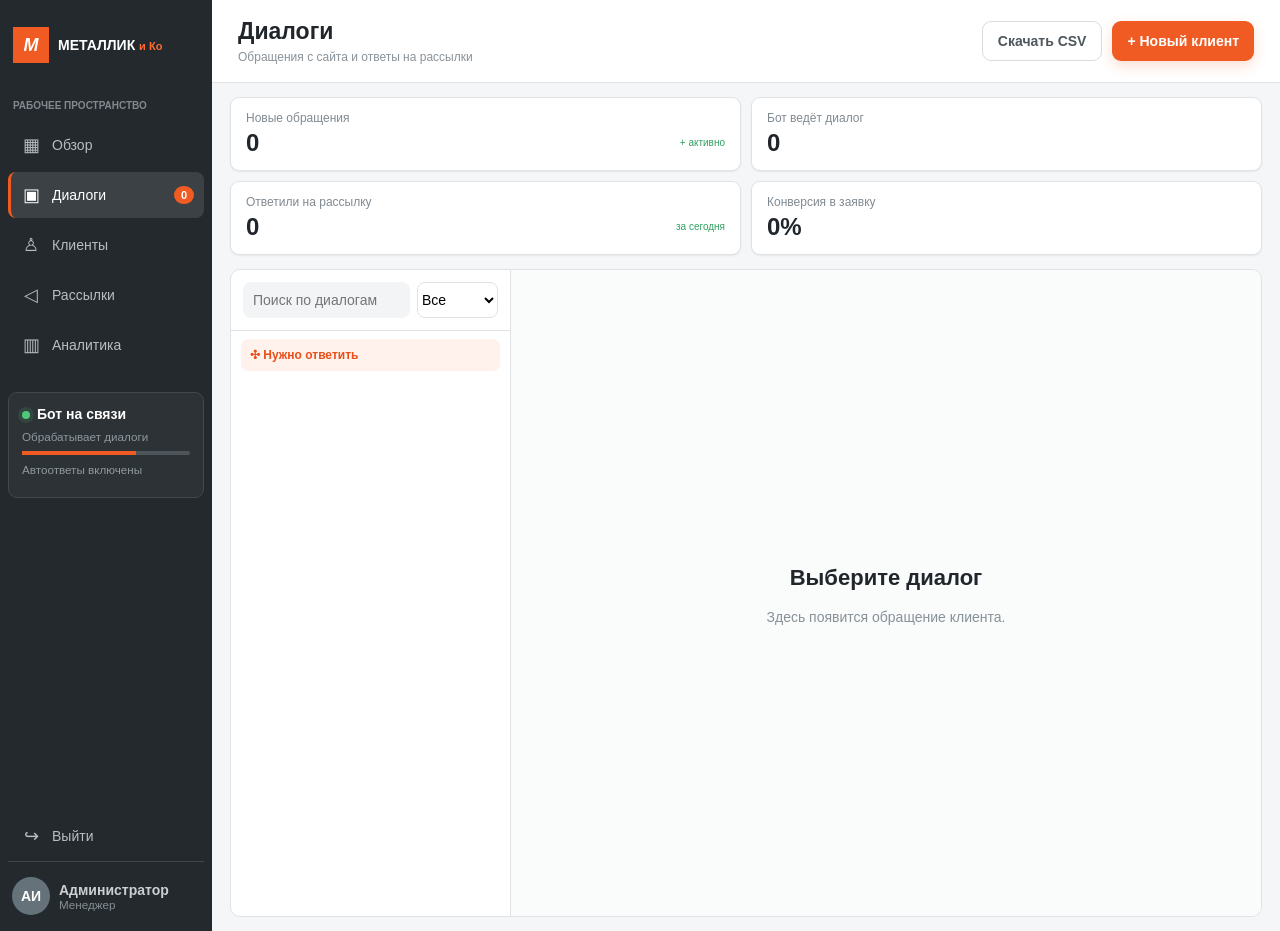
==== deploy/technical/public/admin.html @ 5341ddaa "Add technical bot server, CRM admin panel, and integrations Standalone Node.js server for the public" ====
<!doctype html><html lang="ru"><head><meta charset="utf-8"><meta name="viewport" content="width=device-width,initial-scale=1"><title>Металлик CRM — диалоги</title><style>
:root{--orange:#ef5b22;--dark:#24292d;--muted:#879198;--line:#dfe3e6;--bg:#f5f6f7}*{box-sizing:border-box}body{margin:0;font:14px Arial,sans-serif;color:#20262b;background:var(--bg)}button,input,select,textarea{font:inherit}.app{display:grid;grid-template-columns:212px 1fr;min-height:100vh}.side{display:flex;flex-direction:column;padding:20px 8px 12px;color:#cbd0d3;background:var(--dark)}.brand{display:flex;align-items:center;gap:9px;padding:7px 5px 28px;color:#fff;font-weight:800}.logo{display:grid;place-items:center;width:36px;height:36px;color:#fff;font-size:18px;font-style:italic;background:var(--orange)}.brand b span{color:#ff6a2e;font-size:11px}.cap{padding:9px 5px;color:#818a90;font-size:10px;font-weight:700;text-transform:uppercase}.nav{display:flex;align-items:center;gap:11px;width:100%;margin:2px 0;padding:12px 10px;border:0;border-left:3px solid transparent;border-radius:8px;color:#b7bec2;background:transparent;cursor:pointer;text-align:left}.nav:hover,.nav.active{color:#fff;background:#3b4145}.nav.active{border-left-color:var(--orange)}.ico{width:20px;text-align:center;font-size:18px}.badge{margin-left:auto;padding:3px 7px;border-radius:12px;color:#fff;background:var(--orange);font-size:11px}.botbox{margin:22px 0;padding:13px;border:1px solid #41494e;border-radius:9px;background:#2c3236}.online{font-weight:700;color:#fff}.dot{display:inline-block;width:8px;height:8px;margin-right:7px;border-radius:50%;background:#50c879;box-shadow:0 0 0 4px #50c87922}.botbox small{display:block;margin:8px 0;color:#8f999f}.progress{height:4px;border-radius:4px;background:#4d555a}.progress i{display:block;width:68%;height:100%;background:var(--orange)}.sidefoot{margin-top:auto}.user{display:flex;gap:9px;align-items:center;padding:15px 4px 4px;border-top:1px solid #3e464a}.avatar{display:grid;place-items:center;width:38px;height:38px;flex:none;border-radius:50%;color:#fff;background:#66727a;font-weight:700}.user small{display:block;color:#858f95}.main{min-width:0}.top{display:flex;align-items:center;padding:18px 26px;border-bottom:1px solid var(--line);background:#fff}.top h1{margin:0;font-size:23px}.top p{margin:5px 0 0;color:#899299;font-size:12px}.topactions{display:flex;gap:10px;margin-left:auto}.btn{border:0;border-radius:9px;padding:11px 15px;color:#fff;background:var(--orange);font-weight:700;cursor:pointer;box-shadow:0 5px 14px #ef5b2233}.btn.secondary{color:#4e575d;background:#fff;border:1px solid #d8dde0;box-shadow:none}.content{padding:14px 18px}.stats{display:grid;grid-template-columns:repeat(2,1fr);gap:10px;margin-bottom:14px}.stat{padding:13px 15px;border:1px solid var(--line);border-radius:9px;background:#fff;box-shadow:0 1px 2px #0001}.stat span{display:block;color:#808a91;font-size:12px}.stat strong{display:block;margin-top:4px;font-size:24px}.stat em{float:right;margin-top:-20px;color:#31a061;font-size:10px;font-style:normal}.workspace{display:grid;grid-template-columns:280px 1fr;height:calc(100vh - 252px);min-height:535px;overflow:hidden;border:1px solid var(--line);border-radius:10px;background:#fff}.dialogs{display:flex;flex-direction:column;border-right:1px solid var(--line);min-width:0}.filters{display:flex;gap:7px;padding:12px;border-bottom:1px solid var(--line)}.filters input{width:100%;min-width:0;padding:10px;border:0;border-radius:8px;background:#f2f4f5}.filters select{border:1px solid var(--line);border-radius:8px;background:#fff}.attention{margin:8px 10px 0;padding:9px;border-radius:7px;color:#e94f18;background:#fff1eb;font-size:12px;font-weight:700}.attention span{float:right}.list{overflow:auto}.dialog{display:grid;grid-template-columns:40px 1fr;gap:9px;width:100%;padding:13px 10px;border:0;border-bottom:1px solid #eceeef;border-left:3px solid transparent;background:#fff;text-align:left;cursor:pointer}.dialog:hover,.dialog.active{border-left-color:var(--orange);background:#fff5f1}.dialog .avatar{width:40px;height:40px;background:#3d7e98}.dialog strong{display:block}.dialog small{display:block;margin-top:4px;color:#899298;white-space:nowrap;overflow:hidden;text-overflow:ellipsis}.dialog time{float:right;color:#9aa2a7;font-size:10px}.chat{display:flex;flex-direction:column;min-width:0;background:#fafbfb}.chathead{display:flex;align-items:center;gap:10px;padding:13px;border-bottom:1px solid var(--line);background:#fff}.chathead .avatar{background:var(--orange)}.chathead small{display:block;margin-top:3px;color:#818a90}.status{margin-left:auto;padding:7px 9px;border:1px solid #f5c9b7;border-radius:15px;color:#e9531b;background:#fff6f2}.conversation{flex:1;overflow:auto;padding:14px}.notice{display:flex;justify-content:space-between;gap:15px;margin-bottom:18px;padding:11px;border:1px solid #f3d0c3;border-radius:8px;color:#e9531b;background:#fff6f2;font-size:11px}.day{text-align:center;color:#a0a7ab;font-size:10px}.bubble{max-width:72%;margin:12px 0;padding:11px 13px;border:1px solid #dfe3e5;border-radius:10px;background:#eef1f2;line-height:1.45}.bubble.client{margin-left:auto;border-color:#f6b99e;background:#fff1eb}.bubble time{display:block;margin-top:5px;color:#9aa2a7;text-align:right;font-size:9px}.notearea{padding:8px 12px;color:#e45a25;border-top:1px solid var(--line);background:#fff;font-size:11px}.composer{display:flex;gap:8px;padding:0 12px 12px;background:#fff}.composer input{flex:1;padding:11px;border:1px solid #d8dde0;border-radius:10px}.send{width:38px;border:0;border-radius:50%;color:#fff;background:var(--orange);font-size:17px}.panel{display:none}.panel.active{display:block}.tablebox{overflow:auto;border:1px solid var(--line);border-radius:9px;background:#fff}table{width:100%;border-collapse:collapse;min-width:800px}th{padding:12px;text-align:left;color:#fff;background:#353b3f;font-size:12px}td{padding:12px;border-bottom:1px solid #e7eaec}td input,td select{padding:8px;border:1px solid #d8dde0;border-radius:6px}.placeholder{padding:70px 25px;text-align:center;border:1px solid var(--line);border-radius:10px;background:#fff}.placeholder h2{font-size:22px}.placeholder p{color:var(--muted)}.modal{position:fixed;inset:0;display:none;place-items:center;padding:20px;background:#18202588;z-index:5}.modal.open{display:grid}.card{width:min(440px,100%);padding:22px;border-radius:12px;background:#fff}.card h2{margin-top:0}.card label{display:block;margin:10px 0 5px;font-weight:700}.card input,.card textarea{width:100%;padding:10px;border:1px solid #d8dde0;border-radius:7px}.actions{display:flex;justify-content:flex-end;gap:8px;margin-top:15px}@media(max-width:800px){.app{grid-template-columns:68px 1fr}.brand b,.cap,.nav span:not(.ico),.nav .badge,.botbox,.user div{display:none}.workspace{grid-template-columns:230px 1fr}}@media(max-width:580px){.workspace{grid-template-columns:1fr}.chat{display:none}.content{padding:8px}.top{padding:12px}.topactions .secondary{display:none}}
</style></head><body><div class="app"><aside class="side"><div class="brand"><div class="logo">М</div><b>МЕТАЛЛИК <span>и Ко</span></b></div><div class="cap">Рабочее пространство</div><button class="nav" data-page="overview"><span class="ico">▦</span><span>Обзор</span></button><button class="nav active" data-page="dialogs"><span class="ico">▣</span><span>Диалоги</span><b class="badge" id="navcount">0</b></button><button class="nav" data-page="clients"><span class="ico">♙</span><span>Клиенты</span></button><button class="nav" data-page="mailings"><span class="ico">◁</span><span>Рассылки</span></button><button class="nav" data-page="analytics"><span class="ico">▥</span><span>Аналитика</span></button><div class="botbox"><div class="online"><i class="dot"></i>Бот на связи</div><small id="bottext">Обрабатывает диалоги</small><div class="progress"><i></i></div><small>Автоответы включены</small></div><div class="sidefoot"><a class="nav" href="/admin/logout" style="text-decoration:none"><span class="ico">↪</span><span>Выйти</span></a><div class="user"><div class="avatar">АИ</div><div><b>Администратор</b><small>Менеджер</small></div></div></div></aside><main class="main"><header class="top"><div><h1 id="title">Диалоги</h1><p id="subtitle">Обращения с сайта и ответы на рассылки</p></div><div class="topactions"><a class="btn secondary" href="/api/admin/export.csv" style="text-decoration:none">Скачать CSV</a><button class="btn" id="add">+ Новый клиент</button></div></header><div class="content"><section class="panel active" id="dialogs"><div class="stats"><div class="stat"><span>Новые обращения</span><strong id="new">0</strong><em>+ активно</em></div><div class="stat"><span>Бот ведёт диалог</span><strong id="work">0</strong></div><div class="stat"><span>Ответили на рассылку</span><strong id="responses">0</strong><em>за сегодня</em></div><div class="stat"><span>Конверсия в заявку</span><strong id="conversion">0%</strong></div></div><div class="workspace"><div class="dialogs"><div class="filters"><input id="search" placeholder="Поиск по диалогам"><select id="filter"><option>Все</option><option>Новый</option><option>В работе</option><option>Ожидает</option></select></div><div class="attention">✣ Нужно ответить <span id="attention"></span></div><div class="list" id="list"></div></div><div class="chat" id="chat"><div class="placeholder" style="margin:auto;border:0;background:transparent"><h2>Выберите диалог</h2><p>Здесь появится обращение клиента.</p></div></div></div></section><section class="panel" id="clients"><div class="stats"><div class="stat"><span>Всего клиентов</span><strong id="ctotal">0</strong></div><div class="stat"><span>Новые</span><strong id="cnew">0</strong></div><div class="stat"><span>В работе</span><strong id="cwork">0</strong></div><div class="stat"><span>Завершены</span><strong id="cdone">0</strong></div></div><div class="tablebox"><table><thead><tr><th>Клиент</th><th>Контакт</th><th>Обращение</th><th>Источник</th><th>Статус</th><th>Заметка</th></tr></thead><tbody id="rows"></tbody></table></div></section><section class="panel" id="overview"><div class="placeholder"><h2>Обзор работы бота</h2><p>Основные показатели отображаются в разделах «Диалоги» и «Аналитика».</p></div></section><section class="panel" id="mailings"><div class="placeholder"><h2>Рассылки</h2><p>Модуль подключается после настройки Telegram, WhatsApp, MAX или e-mail.</p><button class="btn">+ Новая рассылка</button></div></section><section class="panel" id="analytics"><div class="stats"><div class="stat"><span>Обращений</span><strong id="atotal">0</strong></div><div class="stat"><span>В работе</span><strong id="awork">0</strong></div><div class="stat"><span>Завершено</span><strong id="adone">0</strong></div><div class="stat"><span>Конверсия</span><strong id="aconv">0%</strong></div></div><div class="placeholder"><h2>Аналитика продаж</h2><p>Показатели рассчитываются по статусам обращений в CRM.</p></div></section></div></main></div><div class="modal" id="modal"><form class="card" id="form"><h2>Новый клиент</h2><label>Имя</label><input name="name" required><label>Телефон, e-mail или мессенджер</label><input name="contact" required><label>Комментарий</label><textarea name="message" rows="4"></textarea><div class="actions"><button type="button" class="btn secondary" id="cancel">Отмена</button><button class="btn">Добавить</button></div></form></div><script>
let items=[],selected=null;const esc=s=>String(s??'').replace(/[&<>"']/g,c=>({'&':'&amp;','<':'&lt;','>':'&gt;','"':'&quot;',"'":'&#039;'}[c]));const initials=n=>String(n||'К').split(/\s+/).slice(0,2).map(x=>x[0]).join('').toUpperCase();const tm=x=>new Date(x.at).toLocaleTimeString('ru-RU',{hour:'2-digit',minute:'2-digit'});async function load(){const r=await fetch('/api/admin/leads');if(r.redirected){location=r.url;return}items=(await r.json()).items||[];renderAll()}function renderAll(){const n=items.filter(x=>x.status==='Новый').length,w=items.filter(x=>x.status==='В работе').length,d=items.filter(x=>x.status==='Завершён').length,resp=items.filter(x=>/рассыл/i.test(x.source)).length,conv=items.length?Math.round(d/items.length*100):0;document.querySelector('#ctotal').textContent=document.querySelector('#atotal').textContent=items.length;document.querySelector('#new').textContent=document.querySelector('#cnew').textContent=n;document.querySelector('#work').textContent=document.querySelector('#cwork').textContent=document.querySelector('#awork').textContent=w;document.querySelector('#responses').textContent=resp;document.querySelector('#conversion').textContent=document.querySelector('#aconv').textContent=conv+'%';document.querySelector('#cdone').textContent=document.querySelector('#adone').textContent=d;document.querySelector('#navcount').textContent=document.querySelector('#attention').textContent=n;document.querySelector('#bottext').textContent='Обрабатывает '+w+' диалога';renderList();renderTable();if(!selected&&items[0])show(items[0])}function renderList(){const q=document.querySelector('#search').value.toLowerCase(),f=document.querySelector('#filter').value;const list=items.filter(x=>(f==='Все'||x.status===f)&&[x.name,x.contact,x.message].join(' ').toLowerCase().includes(q));document.querySelector('#list').innerHTML=list.map(x=>`<button class="dialog ${selected?.id===x.id?'active':''}" data-id="${esc(x.id)}"><span class="avatar">${esc(initials(x.name))}</span><span><time>${tm(x)}</time><strong>${esc(x.name||'Без имени')}</strong><small>${esc(x.contact||x.source)}</small><small>${esc(x.message||'Нет сообщения')}</small></span></button>`).join('');document.querySelectorAll('.dialog').forEach(b=>b.onclick=()=>show(items.find(x=>x.id===b.dataset.id)))}function show(x){selected=x;renderList();document.querySelector('#chat').innerHTML=`<div class="chathead"><div class="avatar">${esc(initials(x.name))}</div><div><strong>${esc(x.name||'Без имени')}</strong><small>${esc(x.contact||'Контакт не указан')} · ${esc(x.source)}</small></div><select class="status" id="chatstatus">${['Новый','В работе','Ожидает','Завершён','Отказ'].map(s=>`<option ${s===x.status?'selected':''}>${s}</option>`).join('')}</select></div><div class="conversation"><div class="notice"><b>🤖 Бот ведёт переговоры</b><span>Следует сценарию «Оптовая заявка»</span></div><div class="day">${new Date(x.at).toLocaleDateString('ru-RU')}</div><div class="bubble client">${esc(x.message||'Обращение без текста')}<time>${tm(x)}</time></div><div class="bubble">Спасибо за обращение! Я передал данные менеджеру. Для точного расчёта он уточнит необходимые параметры.<time>${tm(x)} ✓</time></div></div><div class="notearea">✣ Заметка менеджера: ${esc(x.note||'не добавлена')}</div><div class="composer"><input id="noteinput" value="${esc(x.note||'')}" placeholder="Написать заметку менеджера..."><button class="send" id="savenote">✓</button></div>`;document.querySelector('#chatstatus').onchange=e=>patch(x.id,{status:e.target.value});document.querySelector('#savenote').onclick=()=>patch(x.id,{note:document.querySelector('#noteinput').value})}async function patch(id,body){await fetch('/api/admin/leads/'+encodeURIComponent(id),{method:'PATCH',headers:{'content-type':'application/json'},body:JSON.stringify(body)});await load();selected=items.find(x=>x.id===id);if(selected)show(selected)}function renderTable(){document.querySelector('#rows').innerHTML=items.map(x=>`<tr><td><b>${esc(x.name||'Без имени')}</b><br><small>${new Date(x.at).toLocaleString('ru-RU')}</small></td><td>${esc(x.contact||'—')}</td><td>${esc(x.message||'—')}</td><td>${esc(x.source)}</td><td><select onchange="patch('${esc(x.id)}',{status:this.value})">${['Новый','В работе','Ожидает','Завершён','Отказ'].map(s=>`<option ${s===x.status?'selected':''}>${s}</option>`).join('')}</select></td><td><input value="${esc(x.note||'')}" onchange="patch('${esc(x.id)}',{note:this.value})"></td></tr>`).join('')}document.querySelector('#search').oninput=renderList;document.querySelector('#filter').onchange=renderList;document.querySelectorAll('.nav[data-page]').forEach(b=>b.onclick=()=>{document.querySelectorAll('.nav').forEach(x=>x.classList.remove('active'));b.classList.add('active');document.querySelectorAll('.panel').forEach(x=>x.classList.remove('active'));document.querySelector('#'+b.dataset.page).classList.add('active');const names={dialogs:['Диалоги','Обращения с сайта и ответы на рассылки'],clients:['Клиенты','База контактов и статусы заявок'],overview:['Обзор','Состояние CRM и работа бота'],mailings:['Рассылки','Исходящие сообщения клиентам'],analytics:['Аналитика','Результаты переговоров и продаж']};document.querySelector('#title').textContent=names[b.dataset.page][0];document.querySelector('#subtitle').textContent=names[b.dataset.page][1]});const modal=document.querySelector('#modal');document.querySelector('#add').onclick=()=>modal.classList.add('open');document.querySelector('#cancel').onclick=()=>modal.classList.remove('open');document.querySelector('#form').onsubmit=async e=>{e.preventDefault();await fetch('/api/admin/leads',{method:'POST',headers:{'content-type':'application/json'},body:JSON.stringify(Object.fromEntries(new FormData(e.target)))});e.target.reset();modal.classList.remove('open');await load()};load();
</script></body></html>
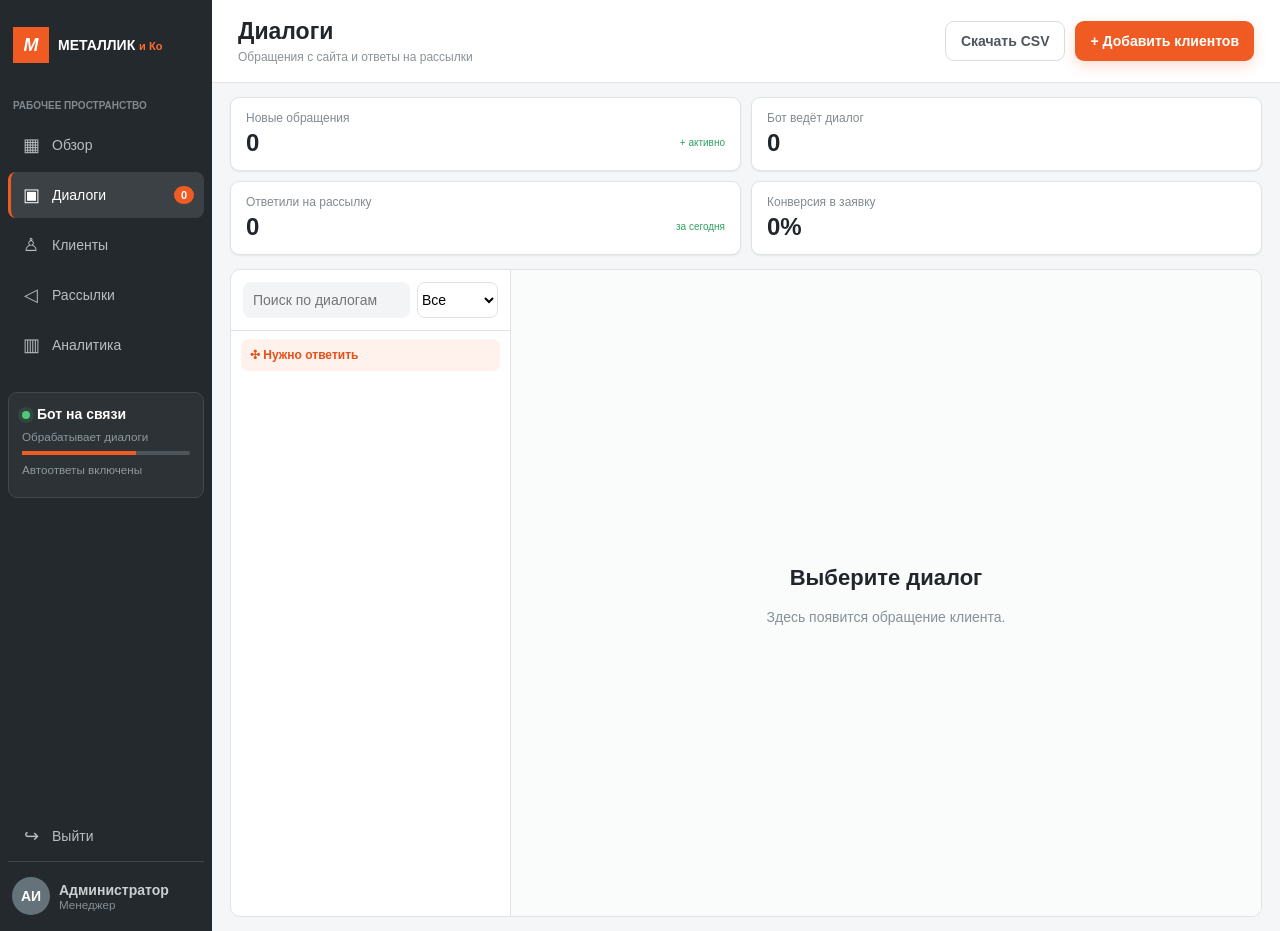
==== commit 7a59d177: "Add bulk contact import to the live CRM admin panel Clients can now be pasted in bulk (one per line:" ====
--- a/deploy/technical/public/admin.html
+++ b/deploy/technical/public/admin.html
@@ -1,5 +1,5 @@
 <!doctype html><html lang="ru"><head><meta charset="utf-8"><meta name="viewport" content="width=device-width,initial-scale=1"><title>Металлик CRM — диалоги</title><style>
-:root{--orange:#ef5b22;--dark:#24292d;--muted:#879198;--line:#dfe3e6;--bg:#f5f6f7}*{box-sizing:border-box}body{margin:0;font:14px Arial,sans-serif;color:#20262b;background:var(--bg)}button,input,select,textarea{font:inherit}.app{display:grid;grid-template-columns:212px 1fr;min-height:100vh}.side{display:flex;flex-direction:column;padding:20px 8px 12px;color:#cbd0d3;background:var(--dark)}.brand{display:flex;align-items:center;gap:9px;padding:7px 5px 28px;color:#fff;font-weight:800}.logo{display:grid;place-items:center;width:36px;height:36px;color:#fff;font-size:18px;font-style:italic;background:var(--orange)}.brand b span{color:#ff6a2e;font-size:11px}.cap{padding:9px 5px;color:#818a90;font-size:10px;font-weight:700;text-transform:uppercase}.nav{display:flex;align-items:center;gap:11px;width:100%;margin:2px 0;padding:12px 10px;border:0;border-left:3px solid transparent;border-radius:8px;color:#b7bec2;background:transparent;cursor:pointer;text-align:left}.nav:hover,.nav.active{color:#fff;background:#3b4145}.nav.active{border-left-color:var(--orange)}.ico{width:20px;text-align:center;font-size:18px}.badge{margin-left:auto;padding:3px 7px;border-radius:12px;color:#fff;background:var(--orange);font-size:11px}.botbox{margin:22px 0;padding:13px;border:1px solid #41494e;border-radius:9px;background:#2c3236}.online{font-weight:700;color:#fff}.dot{display:inline-block;width:8px;height:8px;margin-right:7px;border-radius:50%;background:#50c879;box-shadow:0 0 0 4px #50c87922}.botbox small{display:block;margin:8px 0;color:#8f999f}.progress{height:4px;border-radius:4px;background:#4d555a}.progress i{display:block;width:68%;height:100%;background:var(--orange)}.sidefoot{margin-top:auto}.user{display:flex;gap:9px;align-items:center;padding:15px 4px 4px;border-top:1px solid #3e464a}.avatar{display:grid;place-items:center;width:38px;height:38px;flex:none;border-radius:50%;color:#fff;background:#66727a;font-weight:700}.user small{display:block;color:#858f95}.main{min-width:0}.top{display:flex;align-items:center;padding:18px 26px;border-bottom:1px solid var(--line);background:#fff}.top h1{margin:0;font-size:23px}.top p{margin:5px 0 0;color:#899299;font-size:12px}.topactions{display:flex;gap:10px;margin-left:auto}.btn{border:0;border-radius:9px;padding:11px 15px;color:#fff;background:var(--orange);font-weight:700;cursor:pointer;box-shadow:0 5px 14px #ef5b2233}.btn.secondary{color:#4e575d;background:#fff;border:1px solid #d8dde0;box-shadow:none}.content{padding:14px 18px}.stats{display:grid;grid-template-columns:repeat(2,1fr);gap:10px;margin-bottom:14px}.stat{padding:13px 15px;border:1px solid var(--line);border-radius:9px;background:#fff;box-shadow:0 1px 2px #0001}.stat span{display:block;color:#808a91;font-size:12px}.stat strong{display:block;margin-top:4px;font-size:24px}.stat em{float:right;margin-top:-20px;color:#31a061;font-size:10px;font-style:normal}.workspace{display:grid;grid-template-columns:280px 1fr;height:calc(100vh - 252px);min-height:535px;overflow:hidden;border:1px solid var(--line);border-radius:10px;background:#fff}.dialogs{display:flex;flex-direction:column;border-right:1px solid var(--line);min-width:0}.filters{display:flex;gap:7px;padding:12px;border-bottom:1px solid var(--line)}.filters input{width:100%;min-width:0;padding:10px;border:0;border-radius:8px;background:#f2f4f5}.filters select{border:1px solid var(--line);border-radius:8px;background:#fff}.attention{margin:8px 10px 0;padding:9px;border-radius:7px;color:#e94f18;background:#fff1eb;font-size:12px;font-weight:700}.attention span{float:right}.list{overflow:auto}.dialog{display:grid;grid-template-columns:40px 1fr;gap:9px;width:100%;padding:13px 10px;border:0;border-bottom:1px solid #eceeef;border-left:3px solid transparent;background:#fff;text-align:left;cursor:pointer}.dialog:hover,.dialog.active{border-left-color:var(--orange);background:#fff5f1}.dialog .avatar{width:40px;height:40px;background:#3d7e98}.dialog strong{display:block}.dialog small{display:block;margin-top:4px;color:#899298;white-space:nowrap;overflow:hidden;text-overflow:ellipsis}.dialog time{float:right;color:#9aa2a7;font-size:10px}.chat{display:flex;flex-direction:column;min-width:0;background:#fafbfb}.chathead{display:flex;align-items:center;gap:10px;padding:13px;border-bottom:1px solid var(--line);background:#fff}.chathead .avatar{background:var(--orange)}.chathead small{display:block;margin-top:3px;color:#818a90}.status{margin-left:auto;padding:7px 9px;border:1px solid #f5c9b7;border-radius:15px;color:#e9531b;background:#fff6f2}.conversation{flex:1;overflow:auto;padding:14px}.notice{display:flex;justify-content:space-between;gap:15px;margin-bottom:18px;padding:11px;border:1px solid #f3d0c3;border-radius:8px;color:#e9531b;background:#fff6f2;font-size:11px}.day{text-align:center;color:#a0a7ab;font-size:10px}.bubble{max-width:72%;margin:12px 0;padding:11px 13px;border:1px solid #dfe3e5;border-radius:10px;background:#eef1f2;line-height:1.45}.bubble.client{margin-left:auto;border-color:#f6b99e;background:#fff1eb}.bubble time{display:block;margin-top:5px;color:#9aa2a7;text-align:right;font-size:9px}.notearea{padding:8px 12px;color:#e45a25;border-top:1px solid var(--line);background:#fff;font-size:11px}.composer{display:flex;gap:8px;padding:0 12px 12px;background:#fff}.composer input{flex:1;padding:11px;border:1px solid #d8dde0;border-radius:10px}.send{width:38px;border:0;border-radius:50%;color:#fff;background:var(--orange);font-size:17px}.panel{display:none}.panel.active{display:block}.tablebox{overflow:auto;border:1px solid var(--line);border-radius:9px;background:#fff}table{width:100%;border-collapse:collapse;min-width:800px}th{padding:12px;text-align:left;color:#fff;background:#353b3f;font-size:12px}td{padding:12px;border-bottom:1px solid #e7eaec}td input,td select{padding:8px;border:1px solid #d8dde0;border-radius:6px}.placeholder{padding:70px 25px;text-align:center;border:1px solid var(--line);border-radius:10px;background:#fff}.placeholder h2{font-size:22px}.placeholder p{color:var(--muted)}.modal{position:fixed;inset:0;display:none;place-items:center;padding:20px;background:#18202588;z-index:5}.modal.open{display:grid}.card{width:min(440px,100%);padding:22px;border-radius:12px;background:#fff}.card h2{margin-top:0}.card label{display:block;margin:10px 0 5px;font-weight:700}.card input,.card textarea{width:100%;padding:10px;border:1px solid #d8dde0;border-radius:7px}.actions{display:flex;justify-content:flex-end;gap:8px;margin-top:15px}@media(max-width:800px){.app{grid-template-columns:68px 1fr}.brand b,.cap,.nav span:not(.ico),.nav .badge,.botbox,.user div{display:none}.workspace{grid-template-columns:230px 1fr}}@media(max-width:580px){.workspace{grid-template-columns:1fr}.chat{display:none}.content{padding:8px}.top{padding:12px}.topactions .secondary{display:none}}
-</style></head><body><div class="app"><aside class="side"><div class="brand"><div class="logo">М</div><b>МЕТАЛЛИК <span>и Ко</span></b></div><div class="cap">Рабочее пространство</div><button class="nav" data-page="overview"><span class="ico">▦</span><span>Обзор</span></button><button class="nav active" data-page="dialogs"><span class="ico">▣</span><span>Диалоги</span><b class="badge" id="navcount">0</b></button><button class="nav" data-page="clients"><span class="ico">♙</span><span>Клиенты</span></button><button class="nav" data-page="mailings"><span class="ico">◁</span><span>Рассылки</span></button><button class="nav" data-page="analytics"><span class="ico">▥</span><span>Аналитика</span></button><div class="botbox"><div class="online"><i class="dot"></i>Бот на связи</div><small id="bottext">Обрабатывает диалоги</small><div class="progress"><i></i></div><small>Автоответы включены</small></div><div class="sidefoot"><a class="nav" href="/admin/logout" style="text-decoration:none"><span class="ico">↪</span><span>Выйти</span></a><div class="user"><div class="avatar">АИ</div><div><b>Администратор</b><small>Менеджер</small></div></div></div></aside><main class="main"><header class="top"><div><h1 id="title">Диалоги</h1><p id="subtitle">Обращения с сайта и ответы на рассылки</p></div><div class="topactions"><a class="btn secondary" href="/api/admin/export.csv" style="text-decoration:none">Скачать CSV</a><button class="btn" id="add">+ Новый клиент</button></div></header><div class="content"><section class="panel active" id="dialogs"><div class="stats"><div class="stat"><span>Новые обращения</span><strong id="new">0</strong><em>+ активно</em></div><div class="stat"><span>Бот ведёт диалог</span><strong id="work">0</strong></div><div class="stat"><span>Ответили на рассылку</span><strong id="responses">0</strong><em>за сегодня</em></div><div class="stat"><span>Конверсия в заявку</span><strong id="conversion">0%</strong></div></div><div class="workspace"><div class="dialogs"><div class="filters"><input id="search" placeholder="Поиск по диалогам"><select id="filter"><option>Все</option><option>Новый</option><option>В работе</option><option>Ожидает</option></select></div><div class="attention">✣ Нужно ответить <span id="attention"></span></div><div class="list" id="list"></div></div><div class="chat" id="chat"><div class="placeholder" style="margin:auto;border:0;background:transparent"><h2>Выберите диалог</h2><p>Здесь появится обращение клиента.</p></div></div></div></section><section class="panel" id="clients"><div class="stats"><div class="stat"><span>Всего клиентов</span><strong id="ctotal">0</strong></div><div class="stat"><span>Новые</span><strong id="cnew">0</strong></div><div class="stat"><span>В работе</span><strong id="cwork">0</strong></div><div class="stat"><span>Завершены</span><strong id="cdone">0</strong></div></div><div class="tablebox"><table><thead><tr><th>Клиент</th><th>Контакт</th><th>Обращение</th><th>Источник</th><th>Статус</th><th>Заметка</th></tr></thead><tbody id="rows"></tbody></table></div></section><section class="panel" id="overview"><div class="placeholder"><h2>Обзор работы бота</h2><p>Основные показатели отображаются в разделах «Диалоги» и «Аналитика».</p></div></section><section class="panel" id="mailings"><div class="placeholder"><h2>Рассылки</h2><p>Модуль подключается после настройки Telegram, WhatsApp, MAX или e-mail.</p><button class="btn">+ Новая рассылка</button></div></section><section class="panel" id="analytics"><div class="stats"><div class="stat"><span>Обращений</span><strong id="atotal">0</strong></div><div class="stat"><span>В работе</span><strong id="awork">0</strong></div><div class="stat"><span>Завершено</span><strong id="adone">0</strong></div><div class="stat"><span>Конверсия</span><strong id="aconv">0%</strong></div></div><div class="placeholder"><h2>Аналитика продаж</h2><p>Показатели рассчитываются по статусам обращений в CRM.</p></div></section></div></main></div><div class="modal" id="modal"><form class="card" id="form"><h2>Новый клиент</h2><label>Имя</label><input name="name" required><label>Телефон, e-mail или мессенджер</label><input name="contact" required><label>Комментарий</label><textarea name="message" rows="4"></textarea><div class="actions"><button type="button" class="btn secondary" id="cancel">Отмена</button><button class="btn">Добавить</button></div></form></div><script>
-let items=[],selected=null;const esc=s=>String(s??'').replace(/[&<>"']/g,c=>({'&':'&amp;','<':'&lt;','>':'&gt;','"':'&quot;',"'":'&#039;'}[c]));const initials=n=>String(n||'К').split(/\s+/).slice(0,2).map(x=>x[0]).join('').toUpperCase();const tm=x=>new Date(x.at).toLocaleTimeString('ru-RU',{hour:'2-digit',minute:'2-digit'});async function load(){const r=await fetch('/api/admin/leads');if(r.redirected){location=r.url;return}items=(await r.json()).items||[];renderAll()}function renderAll(){const n=items.filter(x=>x.status==='Новый').length,w=items.filter(x=>x.status==='В работе').length,d=items.filter(x=>x.status==='Завершён').length,resp=items.filter(x=>/рассыл/i.test(x.source)).length,conv=items.length?Math.round(d/items.length*100):0;document.querySelector('#ctotal').textContent=document.querySelector('#atotal').textContent=items.length;document.querySelector('#new').textContent=document.querySelector('#cnew').textContent=n;document.querySelector('#work').textContent=document.querySelector('#cwork').textContent=document.querySelector('#awork').textContent=w;document.querySelector('#responses').textContent=resp;document.querySelector('#conversion').textContent=document.querySelector('#aconv').textContent=conv+'%';document.querySelector('#cdone').textContent=document.querySelector('#adone').textContent=d;document.querySelector('#navcount').textContent=document.querySelector('#attention').textContent=n;document.querySelector('#bottext').textContent='Обрабатывает '+w+' диалога';renderList();renderTable();if(!selected&&items[0])show(items[0])}function renderList(){const q=document.querySelector('#search').value.toLowerCase(),f=document.querySelector('#filter').value;const list=items.filter(x=>(f==='Все'||x.status===f)&&[x.name,x.contact,x.message].join(' ').toLowerCase().includes(q));document.querySelector('#list').innerHTML=list.map(x=>`<button class="dialog ${selected?.id===x.id?'active':''}" data-id="${esc(x.id)}"><span class="avatar">${esc(initials(x.name))}</span><span><time>${tm(x)}</time><strong>${esc(x.name||'Без имени')}</strong><small>${esc(x.contact||x.source)}</small><small>${esc(x.message||'Нет сообщения')}</small></span></button>`).join('');document.querySelectorAll('.dialog').forEach(b=>b.onclick=()=>show(items.find(x=>x.id===b.dataset.id)))}function show(x){selected=x;renderList();document.querySelector('#chat').innerHTML=`<div class="chathead"><div class="avatar">${esc(initials(x.name))}</div><div><strong>${esc(x.name||'Без имени')}</strong><small>${esc(x.contact||'Контакт не указан')} · ${esc(x.source)}</small></div><select class="status" id="chatstatus">${['Новый','В работе','Ожидает','Завершён','Отказ'].map(s=>`<option ${s===x.status?'selected':''}>${s}</option>`).join('')}</select></div><div class="conversation"><div class="notice"><b>🤖 Бот ведёт переговоры</b><span>Следует сценарию «Оптовая заявка»</span></div><div class="day">${new Date(x.at).toLocaleDateString('ru-RU')}</div><div class="bubble client">${esc(x.message||'Обращение без текста')}<time>${tm(x)}</time></div><div class="bubble">Спасибо за обращение! Я передал данные менеджеру. Для точного расчёта он уточнит необходимые параметры.<time>${tm(x)} ✓</time></div></div><div class="notearea">✣ Заметка менеджера: ${esc(x.note||'не добавлена')}</div><div class="composer"><input id="noteinput" value="${esc(x.note||'')}" placeholder="Написать заметку менеджера..."><button class="send" id="savenote">✓</button></div>`;document.querySelector('#chatstatus').onchange=e=>patch(x.id,{status:e.target.value});document.querySelector('#savenote').onclick=()=>patch(x.id,{note:document.querySelector('#noteinput').value})}async function patch(id,body){await fetch('/api/admin/leads/'+encodeURIComponent(id),{method:'PATCH',headers:{'content-type':'application/json'},body:JSON.stringify(body)});await load();selected=items.find(x=>x.id===id);if(selected)show(selected)}function renderTable(){document.querySelector('#rows').innerHTML=items.map(x=>`<tr><td><b>${esc(x.name||'Без имени')}</b><br><small>${new Date(x.at).toLocaleString('ru-RU')}</small></td><td>${esc(x.contact||'—')}</td><td>${esc(x.message||'—')}</td><td>${esc(x.source)}</td><td><select onchange="patch('${esc(x.id)}',{status:this.value})">${['Новый','В работе','Ожидает','Завершён','Отказ'].map(s=>`<option ${s===x.status?'selected':''}>${s}</option>`).join('')}</select></td><td><input value="${esc(x.note||'')}" onchange="patch('${esc(x.id)}',{note:this.value})"></td></tr>`).join('')}document.querySelector('#search').oninput=renderList;document.querySelector('#filter').onchange=renderList;document.querySelectorAll('.nav[data-page]').forEach(b=>b.onclick=()=>{document.querySelectorAll('.nav').forEach(x=>x.classList.remove('active'));b.classList.add('active');document.querySelectorAll('.panel').forEach(x=>x.classList.remove('active'));document.querySelector('#'+b.dataset.page).classList.add('active');const names={dialogs:['Диалоги','Обращения с сайта и ответы на рассылки'],clients:['Клиенты','База контактов и статусы заявок'],overview:['Обзор','Состояние CRM и работа бота'],mailings:['Рассылки','Исходящие сообщения клиентам'],analytics:['Аналитика','Результаты переговоров и продаж']};document.querySelector('#title').textContent=names[b.dataset.page][0];document.querySelector('#subtitle').textContent=names[b.dataset.page][1]});const modal=document.querySelector('#modal');document.querySelector('#add').onclick=()=>modal.classList.add('open');document.querySelector('#cancel').onclick=()=>modal.classList.remove('open');document.querySelector('#form').onsubmit=async e=>{e.preventDefault();await fetch('/api/admin/leads',{method:'POST',headers:{'content-type':'application/json'},body:JSON.stringify(Object.fromEntries(new FormData(e.target)))});e.target.reset();modal.classList.remove('open');await load()};load();
+:root{--orange:#ef5b22;--dark:#24292d;--muted:#879198;--line:#dfe3e6;--bg:#f5f6f7}*{box-sizing:border-box}body{margin:0;font:14px Arial,sans-serif;color:#20262b;background:var(--bg)}button,input,select,textarea{font:inherit}.app{display:grid;grid-template-columns:212px 1fr;min-height:100vh}.side{display:flex;flex-direction:column;padding:20px 8px 12px;color:#cbd0d3;background:var(--dark)}.brand{display:flex;align-items:center;gap:9px;padding:7px 5px 28px;color:#fff;font-weight:800}.logo{display:grid;place-items:center;width:36px;height:36px;color:#fff;font-size:18px;font-style:italic;background:var(--orange)}.brand b span{color:#ff6a2e;font-size:11px}.cap{padding:9px 5px;color:#818a90;font-size:10px;font-weight:700;text-transform:uppercase}.nav{display:flex;align-items:center;gap:11px;width:100%;margin:2px 0;padding:12px 10px;border:0;border-left:3px solid transparent;border-radius:8px;color:#b7bec2;background:transparent;cursor:pointer;text-align:left}.nav:hover,.nav.active{color:#fff;background:#3b4145}.nav.active{border-left-color:var(--orange)}.ico{width:20px;text-align:center;font-size:18px}.badge{margin-left:auto;padding:3px 7px;border-radius:12px;color:#fff;background:var(--orange);font-size:11px}.botbox{margin:22px 0;padding:13px;border:1px solid #41494e;border-radius:9px;background:#2c3236}.online{font-weight:700;color:#fff}.dot{display:inline-block;width:8px;height:8px;margin-right:7px;border-radius:50%;background:#50c879;box-shadow:0 0 0 4px #50c87922}.botbox small{display:block;margin:8px 0;color:#8f999f}.progress{height:4px;border-radius:4px;background:#4d555a}.progress i{display:block;width:68%;height:100%;background:var(--orange)}.sidefoot{margin-top:auto}.user{display:flex;gap:9px;align-items:center;padding:15px 4px 4px;border-top:1px solid #3e464a}.avatar{display:grid;place-items:center;width:38px;height:38px;flex:none;border-radius:50%;color:#fff;background:#66727a;font-weight:700}.user small{display:block;color:#858f95}.main{min-width:0}.top{display:flex;align-items:center;padding:18px 26px;border-bottom:1px solid var(--line);background:#fff}.top h1{margin:0;font-size:23px}.top p{margin:5px 0 0;color:#899299;font-size:12px}.topactions{display:flex;gap:10px;margin-left:auto}.btn{border:0;border-radius:9px;padding:11px 15px;color:#fff;background:var(--orange);font-weight:700;cursor:pointer;box-shadow:0 5px 14px #ef5b2233}.btn.secondary{color:#4e575d;background:#fff;border:1px solid #d8dde0;box-shadow:none}.content{padding:14px 18px}.stats{display:grid;grid-template-columns:repeat(2,1fr);gap:10px;margin-bottom:14px}.stat{padding:13px 15px;border:1px solid var(--line);border-radius:9px;background:#fff;box-shadow:0 1px 2px #0001}.stat span{display:block;color:#808a91;font-size:12px}.stat strong{display:block;margin-top:4px;font-size:24px}.stat em{float:right;margin-top:-20px;color:#31a061;font-size:10px;font-style:normal}.workspace{display:grid;grid-template-columns:280px 1fr;height:calc(100vh - 252px);min-height:535px;overflow:hidden;border:1px solid var(--line);border-radius:10px;background:#fff}.dialogs{display:flex;flex-direction:column;border-right:1px solid var(--line);min-width:0}.filters{display:flex;gap:7px;padding:12px;border-bottom:1px solid var(--line)}.filters input{width:100%;min-width:0;padding:10px;border:0;border-radius:8px;background:#f2f4f5}.filters select{border:1px solid var(--line);border-radius:8px;background:#fff}.attention{margin:8px 10px 0;padding:9px;border-radius:7px;color:#e94f18;background:#fff1eb;font-size:12px;font-weight:700}.attention span{float:right}.list{overflow:auto}.dialog{display:grid;grid-template-columns:40px 1fr;gap:9px;width:100%;padding:13px 10px;border:0;border-bottom:1px solid #eceeef;border-left:3px solid transparent;background:#fff;text-align:left;cursor:pointer}.dialog:hover,.dialog.active{border-left-color:var(--orange);background:#fff5f1}.dialog .avatar{width:40px;height:40px;background:#3d7e98}.dialog strong{display:block}.dialog small{display:block;margin-top:4px;color:#899298;white-space:nowrap;overflow:hidden;text-overflow:ellipsis}.dialog time{float:right;color:#9aa2a7;font-size:10px}.chat{display:flex;flex-direction:column;min-width:0;background:#fafbfb}.chathead{display:flex;align-items:center;gap:10px;padding:13px;border-bottom:1px solid var(--line);background:#fff}.chathead .avatar{background:var(--orange)}.chathead small{display:block;margin-top:3px;color:#818a90}.status{margin-left:auto;padding:7px 9px;border:1px solid #f5c9b7;border-radius:15px;color:#e9531b;background:#fff6f2}.conversation{flex:1;overflow:auto;padding:14px}.notice{display:flex;justify-content:space-between;gap:15px;margin-bottom:18px;padding:11px;border:1px solid #f3d0c3;border-radius:8px;color:#e9531b;background:#fff6f2;font-size:11px}.day{text-align:center;color:#a0a7ab;font-size:10px}.bubble{max-width:72%;margin:12px 0;padding:11px 13px;border:1px solid #dfe3e5;border-radius:10px;background:#eef1f2;line-height:1.45}.bubble.client{margin-left:auto;border-color:#f6b99e;background:#fff1eb}.bubble time{display:block;margin-top:5px;color:#9aa2a7;text-align:right;font-size:9px}.notearea{padding:8px 12px;color:#e45a25;border-top:1px solid var(--line);background:#fff;font-size:11px}.composer{display:flex;gap:8px;padding:0 12px 12px;background:#fff}.composer input{flex:1;padding:11px;border:1px solid #d8dde0;border-radius:10px}.send{width:38px;border:0;border-radius:50%;color:#fff;background:var(--orange);font-size:17px}.panel{display:none}.panel.active{display:block}.tablebox{overflow:auto;border:1px solid var(--line);border-radius:9px;background:#fff}table{width:100%;border-collapse:collapse;min-width:800px}th{padding:12px;text-align:left;color:#fff;background:#353b3f;font-size:12px}td{padding:12px;border-bottom:1px solid #e7eaec}td input,td select{padding:8px;border:1px solid #d8dde0;border-radius:6px}.placeholder{padding:70px 25px;text-align:center;border:1px solid var(--line);border-radius:10px;background:#fff}.placeholder h2{font-size:22px}.placeholder p{color:var(--muted)}.modal{position:fixed;inset:0;display:none;place-items:center;padding:20px;background:#18202588;z-index:5}.modal.open{display:grid}.card{width:min(440px,100%);padding:22px;border-radius:12px;background:#fff}.card h2{margin-top:0}.card label{display:block;margin:10px 0 5px;font-weight:700}.card input,.card textarea{width:100%;padding:10px;border:1px solid #d8dde0;border-radius:7px}.actions{display:flex;justify-content:flex-end;gap:8px;margin-top:15px}.import-result{margin-top:10px;padding:9px 11px;border-radius:7px;color:#1f7a4d;background:#e9f7ef;font-size:12px;font-weight:700}@media(max-width:800px){.app{grid-template-columns:68px 1fr}.brand b,.cap,.nav span:not(.ico),.nav .badge,.botbox,.user div{display:none}.workspace{grid-template-columns:230px 1fr}}@media(max-width:580px){.workspace{grid-template-columns:1fr}.chat{display:none}.content{padding:8px}.top{padding:12px}.topactions .secondary{display:none}}
+</style></head><body><div class="app"><aside class="side"><div class="brand"><div class="logo">М</div><b>МЕТАЛЛИК <span>и Ко</span></b></div><div class="cap">Рабочее пространство</div><button class="nav" data-page="overview"><span class="ico">▦</span><span>Обзор</span></button><button class="nav active" data-page="dialogs"><span class="ico">▣</span><span>Диалоги</span><b class="badge" id="navcount">0</b></button><button class="nav" data-page="clients"><span class="ico">♙</span><span>Клиенты</span></button><button class="nav" data-page="mailings"><span class="ico">◁</span><span>Рассылки</span></button><button class="nav" data-page="analytics"><span class="ico">▥</span><span>Аналитика</span></button><div class="botbox"><div class="online"><i class="dot"></i>Бот на связи</div><small id="bottext">Обрабатывает диалоги</small><div class="progress"><i></i></div><small>Автоответы включены</small></div><div class="sidefoot"><a class="nav" href="/admin/logout" style="text-decoration:none"><span class="ico">↪</span><span>Выйти</span></a><div class="user"><div class="avatar">АИ</div><div><b>Администратор</b><small>Менеджер</small></div></div></div></aside><main class="main"><header class="top"><div><h1 id="title">Диалоги</h1><p id="subtitle">Обращения с сайта и ответы на рассылки</p></div><div class="topactions"><a class="btn secondary" href="/api/admin/export.csv" style="text-decoration:none">Скачать CSV</a><button class="btn" id="add">+ Добавить клиентов</button></div></header><div class="content"><section class="panel active" id="dialogs"><div class="stats"><div class="stat"><span>Новые обращения</span><strong id="new">0</strong><em>+ активно</em></div><div class="stat"><span>Бот ведёт диалог</span><strong id="work">0</strong></div><div class="stat"><span>Ответили на рассылку</span><strong id="responses">0</strong><em>за сегодня</em></div><div class="stat"><span>Конверсия в заявку</span><strong id="conversion">0%</strong></div></div><div class="workspace"><div class="dialogs"><div class="filters"><input id="search" placeholder="Поиск по диалогам"><select id="filter"><option>Все</option><option>Новый</option><option>В работе</option><option>Ожидает</option></select></div><div class="attention">✣ Нужно ответить <span id="attention"></span></div><div class="list" id="list"></div></div><div class="chat" id="chat"><div class="placeholder" style="margin:auto;border:0;background:transparent"><h2>Выберите диалог</h2><p>Здесь появится обращение клиента.</p></div></div></div></section><section class="panel" id="clients"><div class="stats"><div class="stat"><span>Всего клиентов</span><strong id="ctotal">0</strong></div><div class="stat"><span>Новые</span><strong id="cnew">0</strong></div><div class="stat"><span>В работе</span><strong id="cwork">0</strong></div><div class="stat"><span>Завершены</span><strong id="cdone">0</strong></div></div><div class="tablebox"><table><thead><tr><th>Клиент</th><th>Контакт</th><th>Обращение</th><th>Источник</th><th>Статус</th><th>Заметка</th></tr></thead><tbody id="rows"></tbody></table></div></section><section class="panel" id="overview"><div class="placeholder"><h2>Обзор работы бота</h2><p>Основные показатели отображаются в разделах «Диалоги» и «Аналитика».</p></div></section><section class="panel" id="mailings"><div class="placeholder"><h2>Рассылки</h2><p>Модуль подключается после настройки Telegram, WhatsApp, MAX или e-mail.</p><button class="btn">+ Новая рассылка</button></div></section><section class="panel" id="analytics"><div class="stats"><div class="stat"><span>Обращений</span><strong id="atotal">0</strong></div><div class="stat"><span>В работе</span><strong id="awork">0</strong></div><div class="stat"><span>Завершено</span><strong id="adone">0</strong></div><div class="stat"><span>Конверсия</span><strong id="aconv">0%</strong></div></div><div class="placeholder"><h2>Аналитика продаж</h2><p>Показатели рассчитываются по статусам обращений в CRM.</p></div></section></div></main></div><div class="modal" id="modal"><form class="card" id="form"><h2>Добавить клиентов</h2><label>Один клиент — одна строка: имя, телефон, e-mail или Telegram</label><textarea name="bulk" rows="8" placeholder="+7 999 123-45-67, Иван, СтройСервис&#10;client@company.ru, Анна&#10;https://t.me/username, Пётр" required></textarea><div class="import-result" id="importResult" hidden></div><div class="actions"><button type="button" class="btn secondary" id="cancel">Отмена</button><button class="btn">Добавить</button></div></form></div><script>
+let items=[],selected=null;const esc=s=>String(s??'').replace(/[&<>"']/g,c=>({'&':'&amp;','<':'&lt;','>':'&gt;','"':'&quot;',"'":'&#039;'}[c]));const initials=n=>String(n||'К').split(/\s+/).slice(0,2).map(x=>x[0]).join('').toUpperCase();const tm=x=>new Date(x.at).toLocaleTimeString('ru-RU',{hour:'2-digit',minute:'2-digit'});async function load(){const r=await fetch('/api/admin/leads');if(r.redirected){location=r.url;return}items=(await r.json()).items||[];renderAll()}function renderAll(){const n=items.filter(x=>x.status==='Новый').length,w=items.filter(x=>x.status==='В работе').length,d=items.filter(x=>x.status==='Завершён').length,resp=items.filter(x=>/рассыл/i.test(x.source)).length,conv=items.length?Math.round(d/items.length*100):0;document.querySelector('#ctotal').textContent=document.querySelector('#atotal').textContent=items.length;document.querySelector('#new').textContent=document.querySelector('#cnew').textContent=n;document.querySelector('#work').textContent=document.querySelector('#cwork').textContent=document.querySelector('#awork').textContent=w;document.querySelector('#responses').textContent=resp;document.querySelector('#conversion').textContent=document.querySelector('#aconv').textContent=conv+'%';document.querySelector('#cdone').textContent=document.querySelector('#adone').textContent=d;document.querySelector('#navcount').textContent=document.querySelector('#attention').textContent=n;document.querySelector('#bottext').textContent='Обрабатывает '+w+' диалога';renderList();renderTable();if(!selected&&items[0])show(items[0])}function renderList(){const q=document.querySelector('#search').value.toLowerCase(),f=document.querySelector('#filter').value;const list=items.filter(x=>(f==='Все'||x.status===f)&&[x.name,x.contact,x.message].join(' ').toLowerCase().includes(q));document.querySelector('#list').innerHTML=list.map(x=>`<button class="dialog ${selected?.id===x.id?'active':''}" data-id="${esc(x.id)}"><span class="avatar">${esc(initials(x.name))}</span><span><time>${tm(x)}</time><strong>${esc(x.name||'Без имени')}</strong><small>${esc(x.contact||x.source)}</small><small>${esc(x.message||'Нет сообщения')}</small></span></button>`).join('');document.querySelectorAll('.dialog').forEach(b=>b.onclick=()=>show(items.find(x=>x.id===b.dataset.id)))}function show(x){selected=x;renderList();document.querySelector('#chat').innerHTML=`<div class="chathead"><div class="avatar">${esc(initials(x.name))}</div><div><strong>${esc(x.name||'Без имени')}</strong><small>${esc(x.contact||'Контакт не указан')} · ${esc(x.source)}</small></div><select class="status" id="chatstatus">${['Новый','В работе','Ожидает','Завершён','Отказ'].map(s=>`<option ${s===x.status?'selected':''}>${s}</option>`).join('')}</select></div><div class="conversation"><div class="notice"><b>🤖 Бот ведёт переговоры</b><span>Следует сценарию «Оптовая заявка»</span></div><div class="day">${new Date(x.at).toLocaleDateString('ru-RU')}</div><div class="bubble client">${esc(x.message||'Обращение без текста')}<time>${tm(x)}</time></div><div class="bubble">Спасибо за обращение! Я передал данные менеджеру. Для точного расчёта он уточнит необходимые параметры.<time>${tm(x)} ✓</time></div></div><div class="notearea">✣ Заметка менеджера: ${esc(x.note||'не добавлена')}</div><div class="composer"><input id="noteinput" value="${esc(x.note||'')}" placeholder="Написать заметку менеджера..."><button class="send" id="savenote">✓</button></div>`;document.querySelector('#chatstatus').onchange=e=>patch(x.id,{status:e.target.value});document.querySelector('#savenote').onclick=()=>patch(x.id,{note:document.querySelector('#noteinput').value})}async function patch(id,body){await fetch('/api/admin/leads/'+encodeURIComponent(id),{method:'PATCH',headers:{'content-type':'application/json'},body:JSON.stringify(body)});await load();selected=items.find(x=>x.id===id);if(selected)show(selected)}function renderTable(){document.querySelector('#rows').innerHTML=items.map(x=>`<tr><td><b>${esc(x.name||'Без имени')}</b><br><small>${new Date(x.at).toLocaleString('ru-RU')}</small></td><td>${esc(x.contact||'—')}</td><td>${esc(x.message||'—')}</td><td>${esc(x.source)}</td><td><select onchange="patch('${esc(x.id)}',{status:this.value})">${['Новый','В работе','Ожидает','Завершён','Отказ'].map(s=>`<option ${s===x.status?'selected':''}>${s}</option>`).join('')}</select></td><td><input value="${esc(x.note||'')}" onchange="patch('${esc(x.id)}',{note:this.value})"></td></tr>`).join('')}document.querySelector('#search').oninput=renderList;document.querySelector('#filter').onchange=renderList;document.querySelectorAll('.nav[data-page]').forEach(b=>b.onclick=()=>{document.querySelectorAll('.nav').forEach(x=>x.classList.remove('active'));b.classList.add('active');document.querySelectorAll('.panel').forEach(x=>x.classList.remove('active'));document.querySelector('#'+b.dataset.page).classList.add('active');const names={dialogs:['Диалоги','Обращения с сайта и ответы на рассылки'],clients:['Клиенты','База контактов и статусы заявок'],overview:['Обзор','Состояние CRM и работа бота'],mailings:['Рассылки','Исходящие сообщения клиентам'],analytics:['Аналитика','Результаты переговоров и продаж']};document.querySelector('#title').textContent=names[b.dataset.page][0];document.querySelector('#subtitle').textContent=names[b.dataset.page][1]});const modal=document.querySelector('#modal');const importResult=document.querySelector('#importResult');document.querySelector('#add').onclick=()=>modal.classList.add('open');document.querySelector('#cancel').onclick=()=>{modal.classList.remove('open');importResult.hidden=true};document.querySelector('#form').onsubmit=async e=>{e.preventDefault();const text=new FormData(e.target).get('bulk');const r=await fetch('/api/admin/leads/import',{method:'POST',headers:{'content-type':'application/json'},body:JSON.stringify({text})});const d=await r.json();importResult.hidden=false;importResult.textContent=r.ok?`Добавлено: ${d.imported}. Пропущено: ${d.skipped}.`:(d.error||'Не удалось добавить контакты');await load();if(r.ok&&d.imported>0){e.target.reset();setTimeout(()=>{modal.classList.remove('open');importResult.hidden=true},1200)}};load();
 </script></body></html>
